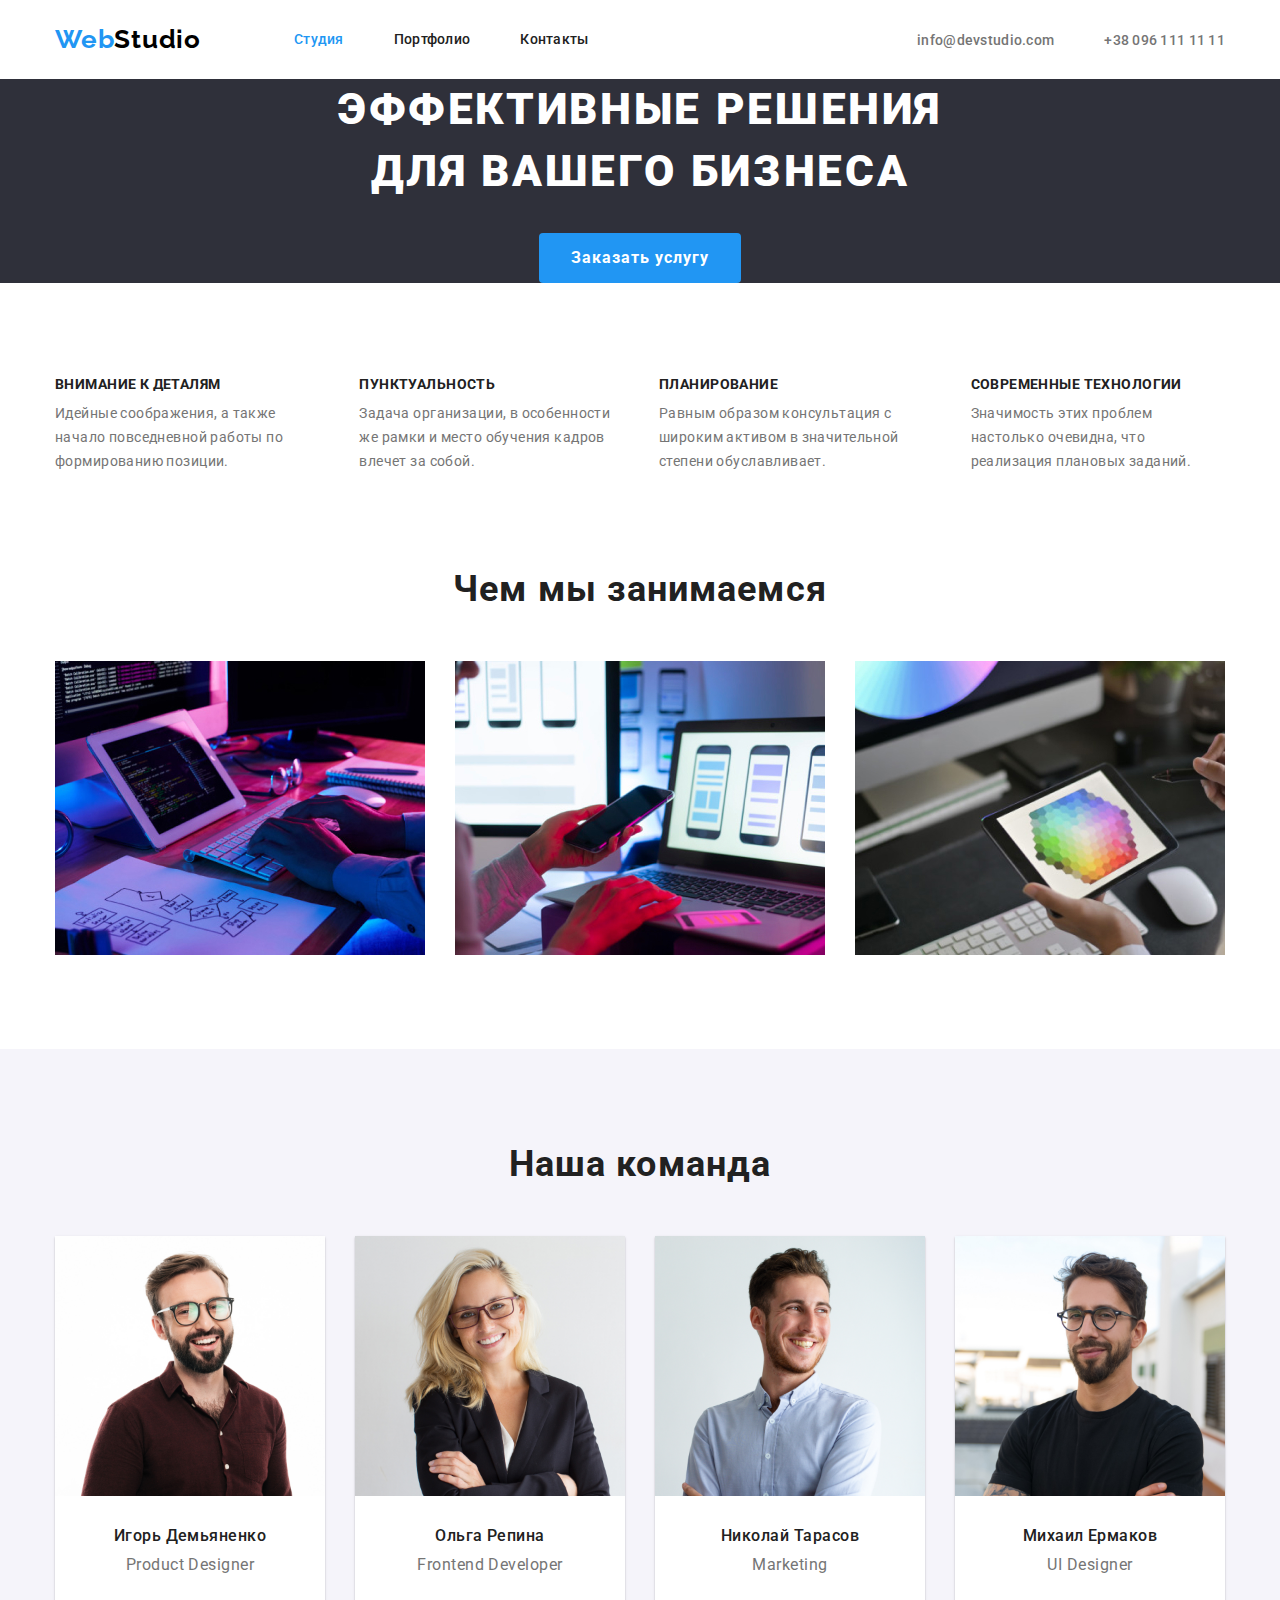
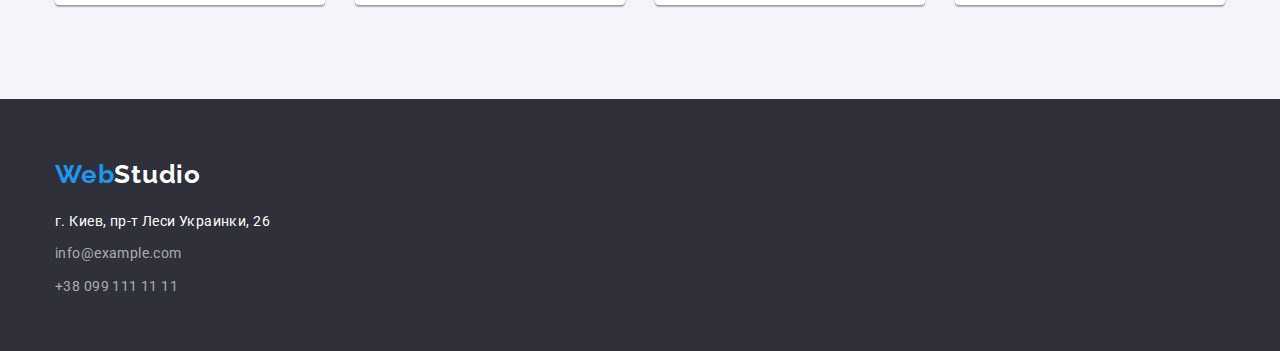
==== index.html @ e328ae79 "переносит файлы третьей работы" ====
<!DOCTYPE html>
<html lang="ru">
  <head>
    <meta charset="UTF-8" />
    <meta name="viewport" content="width=device-width, initial-scale=1.0" />
    <title>Студия</title>
    <link
      href="https://fonts.googleapis.com/css2?family=Raleway:wght@700&family=Roboto:wght@400;500;700&display=swap"
      rel="stylesheet"
    />
    <link rel="stylesheet" href="./css/modern-normalize.css" />
    <link rel="stylesheet" href="./css/styles.css" />
  </head>

  <body>
    <!--Шапка страницы-->
    <header>
      <nav class="container main-nav">
        <a href="./index.html" class="logo">
          <span class="blue">Web</span>Studio
        </a>

        <ul class="site-nav list">
          <li class="item">
            <a href="./index.html" class="link current">Студия</a>
          </li>
          <li class="item">
            <a href="./portfolio.html" class="link">Портфолио</a>
          </li>
          <li class="item"><a href="" class="link">Контакты</a></li>
        </ul>

        <ul class="auht-nav list">
          <li class="item">
            <a href="mailto:info@devstudio.com" class="link"
              >info@devstudio.com</a
            >
          </li>
          <li class="item">
            <a href="tel:+38-096-111-11-11" class="link">+38 096 111 11 11</a>
          </li>
        </ul>
      </nav>
    </header>

    <main>
      <!--Герой-->
      <section class="herro">
        <div class="container">
          <h1 class="herro-title">Эффективные решения для вашего бизнеса</h1>
          <a href="" class="button link">Заказать услугу</a>
        </div>
      </section>

      <section class="section-top">
        <!--<h2 class="section-title">Особенности</h2>-->
        <div class="container">
          <ul class="featyre list">
            <li class="item">
              <h3 class="title">Внимание к деталям</h3>
              <p class="text">
                Идейные соображения, а также начало повседневной работы по
                формированию позиции.
              </p>
            </li>

            <li class="item">
              <h3 class="title">Пунктуальность</h3>
              <p class="text">
                Задача организации, в особенности же рамки и место обучения
                кадров влечет за собой.
              </p>
            </li>

            <li class="item">
              <h3 class="title">Планирование</h3>
              <p class="text">
                Равным образом консультация с широким активом в значительной
                степени обуславливает.
              </p>
            </li>

            <li class="item">
              <h3 class="title">Современные технологии</h3>
              <p class="text">
                Значимость этих проблем настолько очевидна, что реализация
                плановых заданий.
              </p>
            </li>
          </ul>
        </div>
      </section>

      <!--Чем занимается компания-->
      <section class="section">
        <div class="container">
          <h2 class="section-title centered">Чем мы занимаемся</h2>

          <ul class="doing list">
            <li class="item">
              <a href="">
                <img
                  class="picture"
                  src="./images/box1.jpg"
                  alt="Разработчик пишет backend"
                  width="370"
                  height="294"
                />
              </a>
            </li>

            <li class="item">
              <a href="">
                <img
                  class="picture"
                  src="./images/box2.jpg"
                  alt="Разработчик создает стилизацию"
                  width="370"
                  height="294"
                />
              </a>
            </li>

            <li class="item">
              <a href="">
                <img
                  class="picture"
                  src="./images/box3.jpg"
                  alt="Выбор цвета на планшете"
                  width="370"
                  height="294"
                />
              </a>
            </li>
          </ul>
        </div>
      </section>

      <!--Члены команды-->
      <section class="section-top content">
        <div class="our-team container">
          <h2 class="section-title centered">Наша команда</h2>

          <ul class="team list">
            <li class="item card">
              <img
                class="picture"
                src="./images/img1.jpg"
                alt="Фотография Игоря Демьяненка"
                width="270"
                height="260"
              />
              <div class="card-content">
                <h3 class="name">Игорь Демьяненко</h3>
                <p class="position">Product Designer</p>
              </div>
            </li>

            <li class="item card">
              <img
                class="picture"
                src="./images/img2.jpg"
                alt="Фотография Ольги Репиной"
                width="270"
                height="260"
              />
              <div class="card-content">
                <h3 class="name">Ольга Репина</h3>
                <p class="position">Frontend Developer</p>
              </div>
            </li>

            <li class="item card">
              <img
                class="picture"
                src="./images/img3.jpg"
                alt="Фотография Николая Тарасова"
                width="270"
                height="260"
              />
              <div class="card-content">
                <h3 class="name">Николай Тарасов</h3>
                <p class="position">Marketing</p>
              </div>
            </li>

            <li class="item card">
              <img
                class="picture"
                src="./images/img4.jpg"
                alt="Фотография Михаила Ермакова"
                width="270"
                height="260"
              />
              <div class="card-content">
                <h3 class="name">Михаил Ермаков</h3>
                <p class="position">UI Designer</p>
              </div>
            </li>
          </ul>
        </div>
      </section>
    </main>

    <!--Подвал-->
    <footer class="contacts-container">
      <div class="container">
        <a href="./index.html" class="logo footer">
          <span class="blue">Web</span><span class="white">Studio</span>
        </a>
        <address class="adress-content">
          <p class="text">г. Киев, пр-т Леси Украинки, 26</p>
          <a href="mailto:info@example.com" class="connection link text"
            >info@example.com</a
          >
          <a href="tel:+38-099-111-11-11" class="connection link text"
            >+38 099 111 11 11</a
          >
        </address>
      </div>
    </footer>
  </body>
</html>
---- css/styles.css ----
html {
  box-sizing: border-box;
}
*/ *,
*::before,
*::after {
  box-sizing: inherit;
}

/* Цвета текста */
:root {
  --blue: #2196f3;
  --black-one: #000000;
  --black-two: #212121;
  --gray-one: #757575;
  --gray-two: rgba(255, 255, 255, 0.6);
  --white: #ffffff;
  --herro-background: #2f303a;
  --portfolio-button-background: #f5f4fa;
  --section-background: #f5f4fa;
}

body {
  font-family: 'Roboto', sans-serif;
  background-color: var(--white);
  color: var(--black-two);
}

.container {
  width: 1200px;
  padding-left: 15px;
  padding-right: 15px;
  margin-left: auto;
  margin-right: auto;
}

/* logo */
.logo {
  margin-right: 93px;
  font-family: 'Raleway', sans-serif;
  font-weight: 700;
  color: var(--black-one);
  text-decoration: none;

  font-size: 26px;
  line-height: 1.2;
  letter-spacing: 0.03em;
}

.logo .blue {
  color: var(--blue);
}

.logo .white {
  color: var(--white);
}

.list {
  padding: 0;
  margin: 0;
  list-style: none;
}

.link {
  text-decoration: none;
}

.picture {
  display: block;
  max-width: 100%;
  height: auto;
}

/* site-nav */
.main-nav {
  align-items: center;
  display: flex;
}

.site-nav {
  display: flex;
}

.site-nav .item:not(:last-child) {
  margin-right: 50px;
}

.site-nav .link {
  display: block;
  font-weight: 500;

  color: var(--black-two);
  font-size: 14px;
  line-height: 1.1;
  letter-spacing: 0.02em;
  padding-top: 32px;
  padding-bottom: 32px;
}

.site-nav .link.current {
  color: var(--blue);
}

.site-nav .link:hover,
.site-nav .link:focus {
  color: var(--blue);
}

/* auht-nav */
.auht-nav {
  display: flex;
  margin-left: auto;
}

.auht-nav .item:not(:last-child) {
  margin-right: 50px;
}

.auht-nav .link {
  font-weight: 500;
  color: var(--gray-one);
  font-size: 14px;
  line-height: 1.1;
  letter-spacing: 0.02em;
}

.auht-nav .link:hover,
.auht-nav .link:focus {
  color: var(--blue);
}

/* herro */

.herro {
  text-align: center;
  background-color: var(--herro-background);
}

.herro-title {
  margin-top: 0;
  margin-bottom: 30px;
  margin-left: auto;
  margin-right: auto;
  /* padding-top: 200px; */
  width: 696px;

  font-weight: 900;
  color: var(--white);
  text-transform: uppercase;
  font-size: 44px;
  line-height: 1.4;
  letter-spacing: 0.06em;
}

/* button */
.button {
  /* margin-bottom: 210px; */
  display: inline-block;
  min-width: 136px;
  padding: 10px 32px;
  border-radius: 4px;

  font-weight: 700;
  background-color: var(--blue);
  color: var(--white);
  font-size: 16px;
  line-height: 1.9;
  letter-spacing: 0.06em;
}

/* section */
.section {
  padding-top: 0;
  padding-bottom: 94px;
}

.section-top {
  padding-top: 94px;
  padding-bottom: 94px;
}

.section-top.content {
  background-color: var(--section-background);
}

.section-title.centered {
  margin-top: 0;
  margin-bottom: 50px;
  text-align: center;
}

.section-title {
  font-weight: 700;
  font-size: 36px;
  line-height: 1.2;
  letter-spacing: 0.03em;
}

/* featyre */
.featyre {
  display: flex;
}

.featyre .item:not(:last-child) {
  margin-right: 30px;
}

.featyre .title {
  margin-top: 0;
  margin-bottom: 10px;
  font-weight: 700;
  text-transform: uppercase;
  font-size: 14px;
  line-height: 1.1;
  letter-spacing: 0.03em;
}

.featyre .text {
  margin-top: 0;
  margin-bottom: 0;

  font-weight: 400;
  color: var(--gray-one);
  font-size: 14px;
  line-height: 1.7;
  letter-spacing: 0.03em;
}
/* What the company does */
.doing {
  display: flex;
}

.doing .item:not(:last-child) {
  margin-right: 30px;
}

.card {
  background: #ffffff;
  box-shadow: 0px 1px 3px rgba(0, 0, 0, 0.12), 0px 1px 1px rgba(0, 0, 0, 0.14),
    0px 2px 1px rgba(0, 0, 0, 0.2);
  border-radius: 0px 0px 4px 4px;

  text-align: center;
}

.card-content {
  padding-top: 30px;
  padding-bottom: 30px;
}

.team {
  display: flex;
}

.team .item:not(:last-child) {
  margin-right: 30px;
}

.team .name {
  margin-top: 0;
  margin-bottom: 10px;

  font-weight: 500;
  font-size: 16px;
  line-height: 1.2;
  letter-spacing: 0.03em;
}

.team .position {
  margin-top: 0;
  margin-bottom: 0;

  font-weight: 400;
  color: var(--gray-one);
  font-size: 16px;
  line-height: 1.2;
  letter-spacing: 0.03em;
}
/* address */
.contacts-container {
  background-color: var(--herro-background);
  color: var(--white);
  font-weight: 400;
  font-size: 14px;
  line-height: 1.7;
  letter-spacing: 0.03em;
  font-style: normal;

  height: 252px;
}

.contacts-container .footer {
  display: block;
  margin-right: 0;
  padding-top: 60px;
  padding-bottom: 20px;
}

.adress-content {
  display: flex;
  flex-direction: column;

  font-style: normal;
}

.adress-content .text {
  margin-top: 0px;
  margin-bottom: 0px;
  padding-bottom: 9px;
}

.contacts-container .connection {
  font-weight: 400;
  color: var(--gray-two);
  font-size: 14px;
  line-height: 1.7;
  letter-spacing: 0.03em;
  font-style: normal;
}

/*portfolio.html*/
.btn {
  display: flex;
  margin-top: 94px;
  margin-bottom: 50px;
  justify-content: center;
}

.portfolio .button {
  font-weight: 500;
  background-color: var(--portfolio-button-background);
  color: var(--black-two);
  font-size: 16px;
  line-height: 1.6;
  letter-spacing: 0.03em;
}

.portfolio .button:hover,
.portfolio .button:focus {
  background-color: var(--blue);
  color: var(--white);
}

.portfolio .item:not(:last-child) {
  margin-right: 8px;
}

.portfolio .our-work {
  display: flex;
  flex-wrap: wrap;
}

.our-work-card {
  width: calc((100% - 60px) / 3);
  background-color: var(--white);
  margin-right: 30px;
  margin-bottom: 30px;
  border: 1px solid #eeeeee;
}

.our-work-card:nth-child(3n) {
  margin-right: 0;
}

.our-work-card:nth-last-child(-n + 3) {
  margin-bottom: 0;
}

.portfolio-title {
  padding-top: 20px;
  padding-left: 24px;
  margin-top: 0;
  margin-bottom: 4px;

  font-weight: 700;
  font-size: 18px;
  line-height: 2;
  letter-spacing: 0.06em;
}

.portfolio-text {
  padding-left: 24px;
  padding-bottom: 20px;
  margin-top: 0;
  margin-bottom: 0;

  color: var(--gray-one);
  font-weight: 400;
  font-size: 16px;
  line-height: 1.9;
  letter-spacing: 0.03em;
}
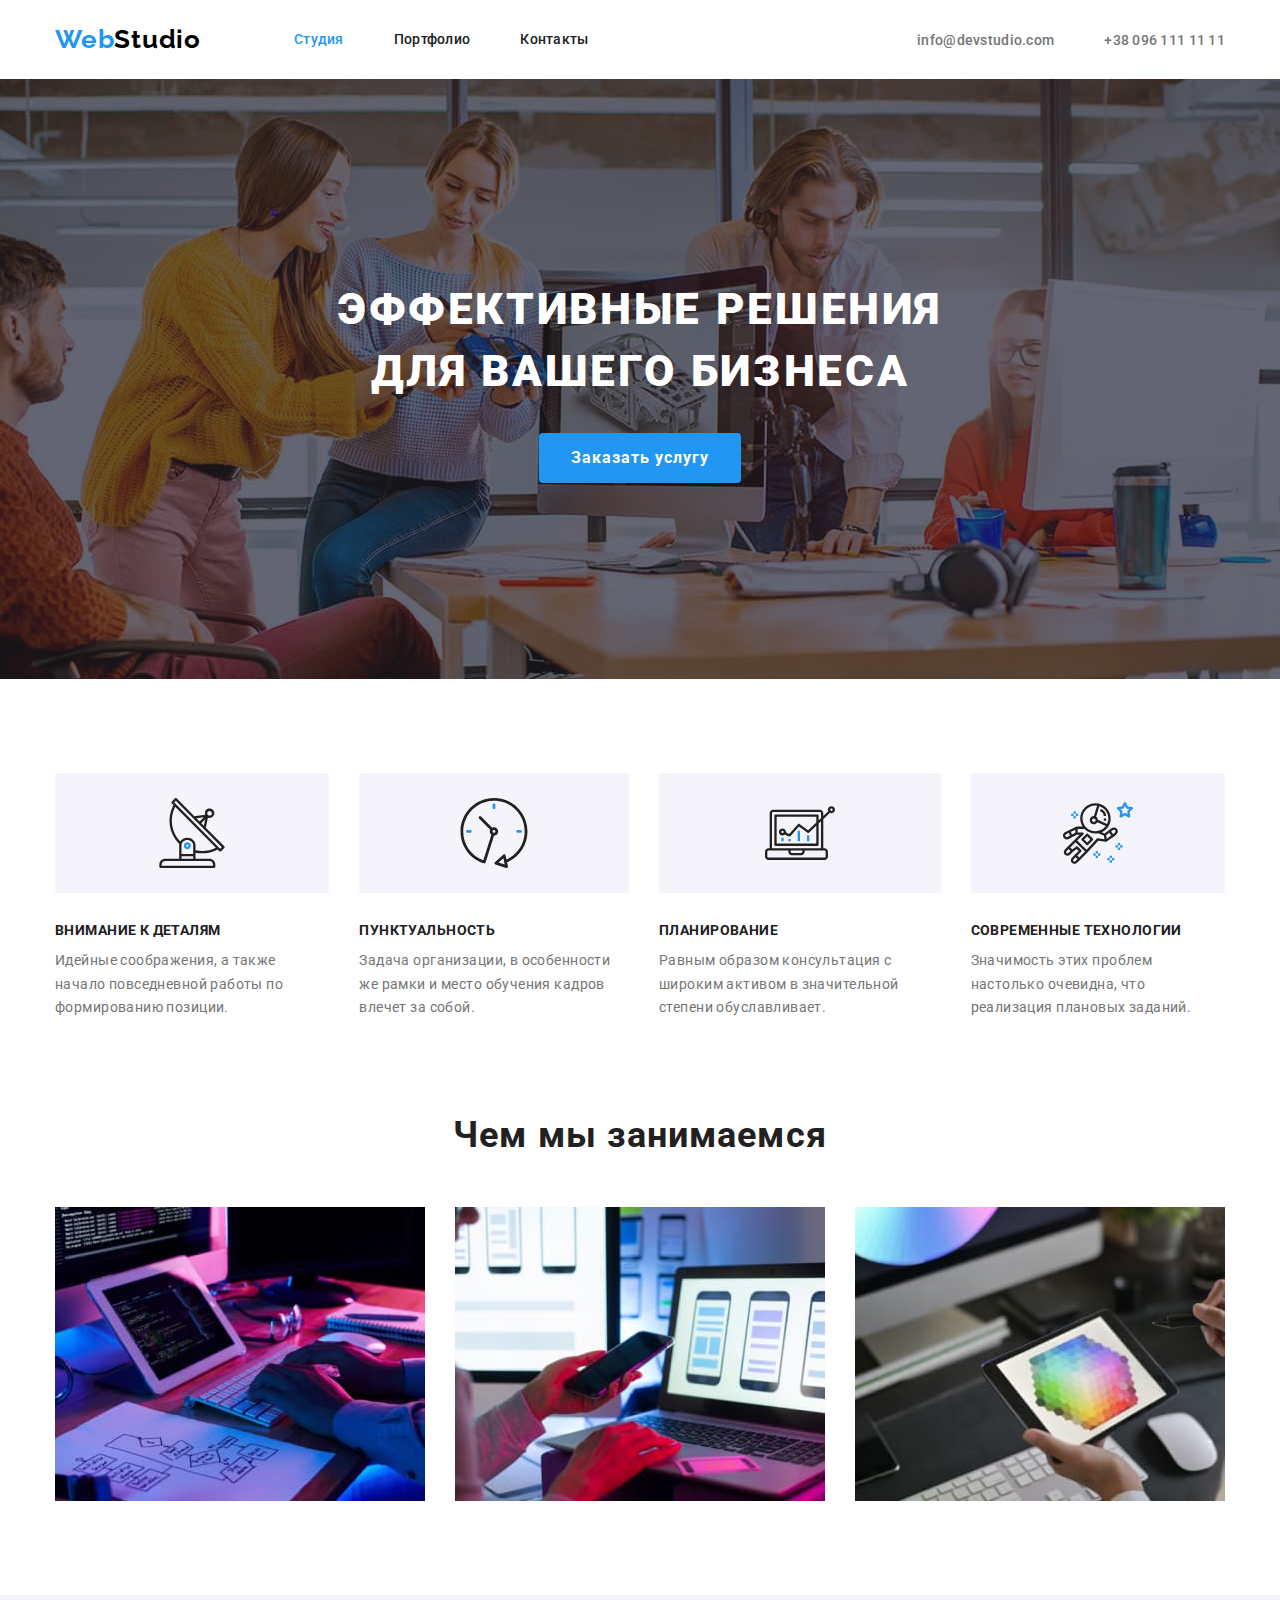
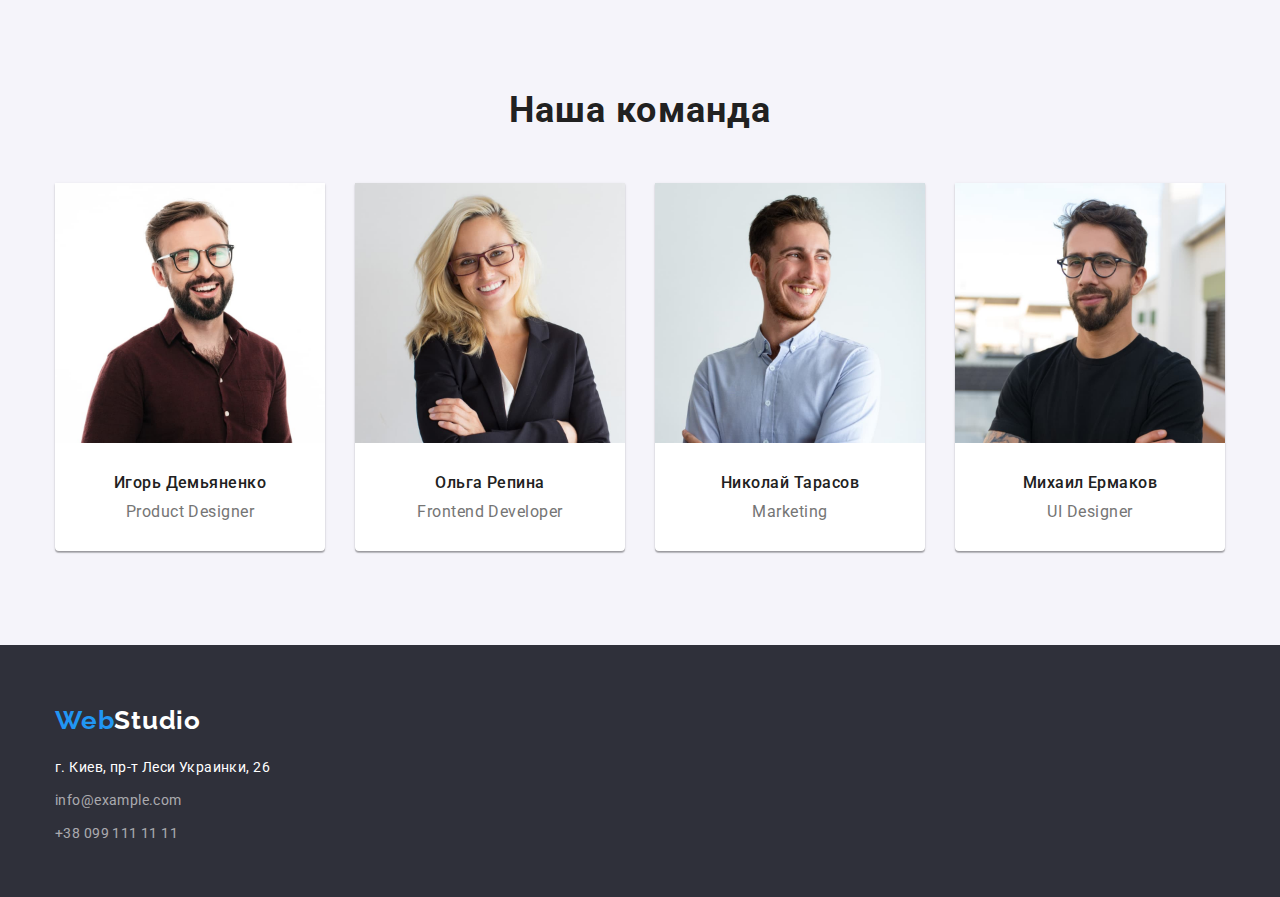
==== commit fa4dafec: "добавляет большое изображение с эффектом затемнения и оптимизирует  растовые изображения" ====
--- a/index.html
+++ b/index.html
@@ -46,7 +46,7 @@
     <main>
       <!--Герой-->
       <section class="herro">
-        <div class="container">
+        <div class="herro-container">
           <h1 class="herro-title">Эффективные решения для вашего бизнеса</h1>
           <a href="" class="button link">Заказать услугу</a>
         </div>
--- a/css/styles.css
+++ b/css/styles.css
@@ -131,9 +131,22 @@
 
 /* herro */
 
-.herro {
+.herro-container {
   text-align: center;
-  background-color: var(--herro-background);
+  height: 600px;
+  max-width: 1600px;
+  margin-left: auto;
+  margin-right: auto;
+  padding-top: 200px;
+  padding-bottom: 200px;
+  background-image: linear-gradient(
+      to right,
+      rgba(47, 48, 58, 0.4),
+      rgba(47, 48, 58, 0.4)
+    ),
+    url(../images/hero.jpg);
+  background-position: center;
+  background-color: #c4c4c4;
 }
 
 .herro-title {
@@ -201,6 +214,50 @@
   display: flex;
 }
 
+.featyre .item::before {
+  content: '';
+  display: block;
+
+  height: 120px;
+  background-color: var(--section-background);
+  background-repeat: no-repeat;
+  background-position: center;
+  margin-bottom: 30px;
+}
+
+.featyre .item:nth-child(1)::before {
+  background-image: url(../images/antenna.svg);
+}
+
+.featyre .item:nth-child(2)::before {
+  background-image: url(../images/clock.svg);
+}
+
+.featyre .item:nth-child(3)::before {
+  background-image: url(../images/diagram.svg);
+}
+
+.featyre .item:nth-child(4)::before {
+  background-image: url(../images/astronaut.svg);
+}
+
+/* .icon-antenna::before {
+   background-image: url(../images/antenna.svg);
+   }   */
+
+/* 
+.icon-clock::before {
+  background-image: url(../images/clock.svg);
+}
+
+.icon-diagram::before {
+  background-image: url(../images/diagram.svg);
+}
+
+.icon-astronaut::before {
+  background-image: url(../images/astronaut.svg);
+} */
+
 .featyre .item:not(:last-child) {
   margin-right: 30px;
 }
@@ -289,7 +346,7 @@
   height: 252px;
 }
 
-.contacts-container .footer {
+.footer {
   display: block;
   margin-right: 0;
   padding-top: 60px;
@@ -297,7 +354,7 @@
 }
 
 .adress-content {
-  display: flex;
+  display: inline-flex;
   flex-direction: column;
 
   font-style: normal;
@@ -319,9 +376,13 @@
 }
 
 /*portfolio.html*/
+.portfolio {
+  padding-top: 94px;
+  padding-bottom: 94px;
+}
+
 .btn {
   display: flex;
-  margin-top: 94px;
   margin-bottom: 50px;
   justify-content: center;
 }
@@ -345,6 +406,15 @@
   margin-right: 8px;
 }
 
+.portfolio .item:hover {
+  box-shadow: 0px 3px 1px rgba(0, 0, 0, 0.1), 0px 1px 2px rgba(0, 0, 0, 0.08),
+    0px 2px 2px rgba(0, 0, 0, 0.12);
+}
+
+.our-work-card:hover {
+  box-shadow: 0px 1px 1px rgba(0, 0, 0, 0.12), 0px 4px 4px rgba(0, 0, 0, 0.06),
+    1px 4px 6px rgba(0, 0, 0, 0.16);
+}
 .portfolio .our-work {
   display: flex;
   flex-wrap: wrap;
@@ -366,7 +436,7 @@
   margin-bottom: 0;
 }
 
-.portfolio-title {
+.our-work-card .portfolio-title {
   padding-top: 20px;
   padding-left: 24px;
   margin-top: 0;
@@ -376,6 +446,8 @@
   font-size: 18px;
   line-height: 2;
   letter-spacing: 0.06em;
+
+  color: #000000;
 }
 
 .portfolio-text {
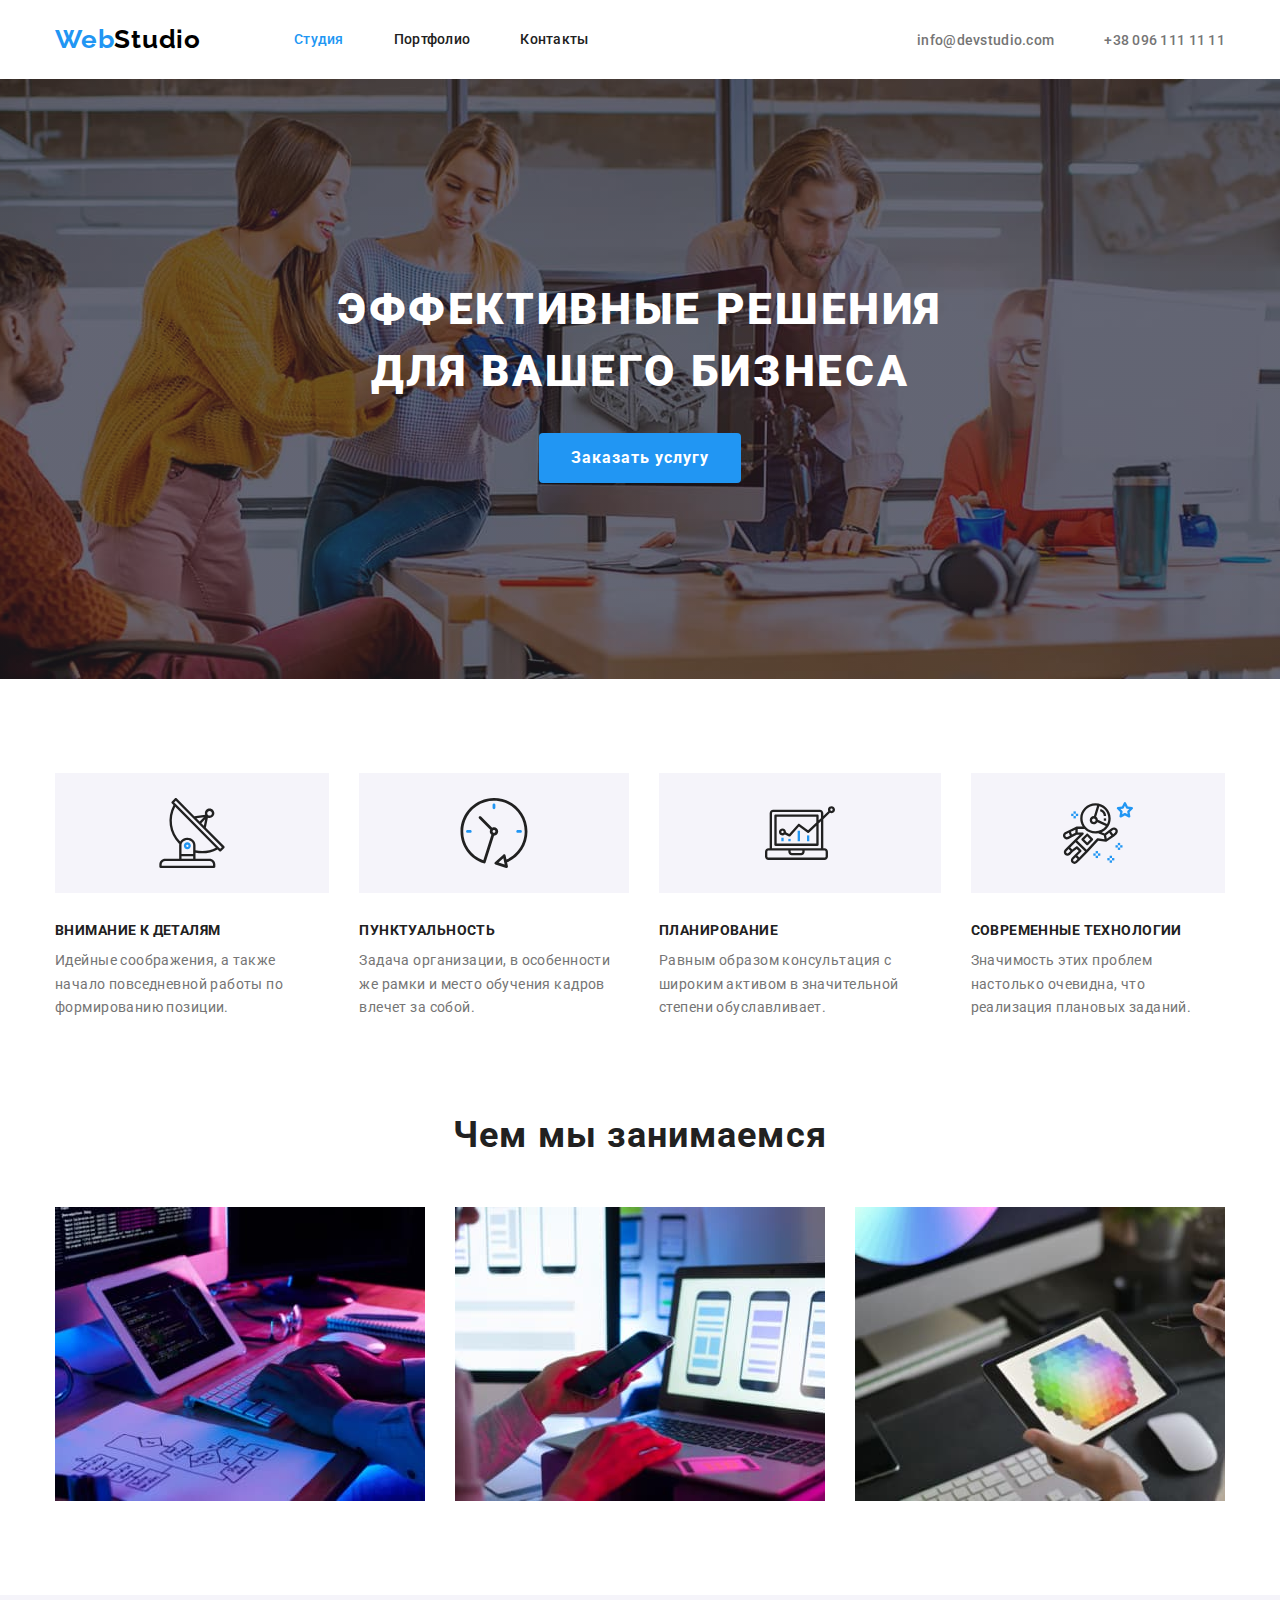
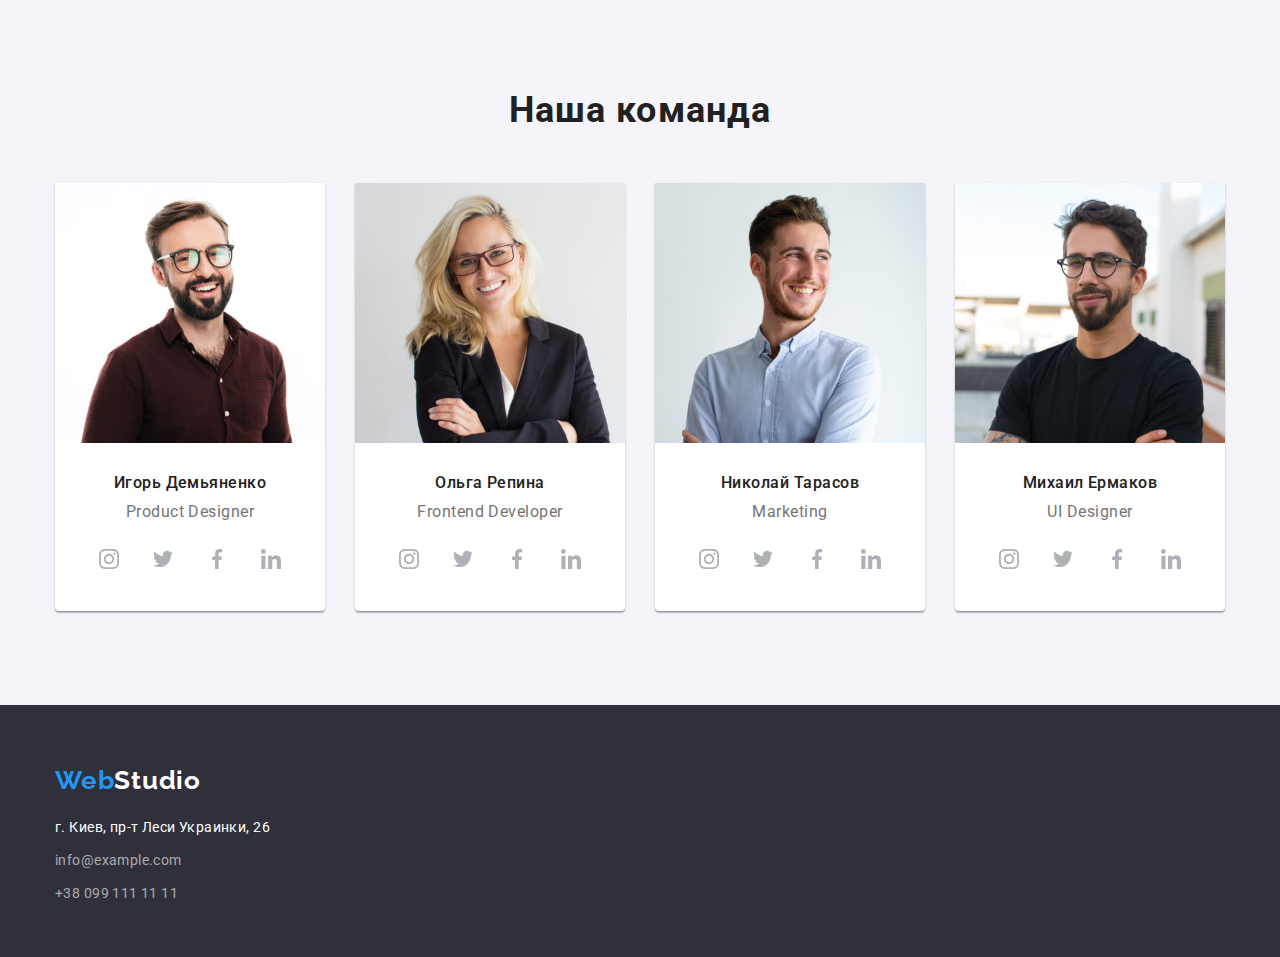
==== commit 4084bf46: "добавляет иконки соцсетей в раздел Наша команда" ====
--- a/index.html
+++ b/index.html
@@ -153,6 +153,49 @@
               <div class="card-content">
                 <h3 class="name">Игорь Демьяненко</h3>
                 <p class="position">Product Designer</p>
+
+                <ul class="list social-icon-list">
+                  <li class="social-icon-item">
+                    <a
+                      class="social-icon-link"
+                      href="https://www.instagram.com/?hl=ru"
+                    >
+                      <svg class="social-icon">
+                        <use href="./images/sprite.svg#icon-instagram"></use>
+                      </svg>
+                    </a>
+                  </li>
+
+                  <li class="social-icon-item">
+                    <a
+                      class="social-icon-link"
+                      href="https://twitter.com/?lang=ru"
+                    >
+                      <svg class="social-icon">
+                        <use href="./images/sprite.svg#icon-twitter"></use>
+                      </svg>
+                    </a>
+                  </li>
+
+                  <li class="social-icon-item">
+                    <a
+                      class="social-icon-link"
+                      href="https://www.facebook.com/"
+                    >
+                      <svg class="social-icon">
+                        <use href="./images/sprite.svg#icon-facebook"></use>
+                      </svg>
+                    </a>
+                  </li>
+
+                  <li class="social-icon-item">
+                    <a class="social-icon-link" href="https://www.linkedin.com/"
+                      ><svg class="social-icon">
+                        <use href="./images/sprite.svg#icon-linkedin"></use>
+                      </svg>
+                    </a>
+                  </li>
+                </ul>
               </div>
             </li>
 
@@ -167,6 +210,48 @@
               <div class="card-content">
                 <h3 class="name">Ольга Репина</h3>
                 <p class="position">Frontend Developer</p>
+                <ul class="list social-icon-list">
+                  <li class="social-icon-item">
+                    <a
+                      class="social-icon-link"
+                      href="https://www.instagram.com/?hl=ru"
+                    >
+                      <svg class="social-icon">
+                        <use href="./images/sprite.svg#icon-instagram"></use>
+                      </svg>
+                    </a>
+                  </li>
+
+                  <li class="social-icon-item">
+                    <a
+                      class="social-icon-link"
+                      href="https://twitter.com/?lang=ru"
+                    >
+                      <svg class="social-icon">
+                        <use href="./images/sprite.svg#icon-twitter"></use>
+                      </svg>
+                    </a>
+                  </li>
+
+                  <li class="social-icon-item">
+                    <a
+                      class="social-icon-link"
+                      href="https://www.facebook.com/"
+                    >
+                      <svg class="social-icon">
+                        <use href="./images/sprite.svg#icon-facebook"></use>
+                      </svg>
+                    </a>
+                  </li>
+
+                  <li class="social-icon-item">
+                    <a class="social-icon-link" href="https://www.linkedin.com/"
+                      ><svg class="social-icon">
+                        <use href="./images/sprite.svg#icon-linkedin"></use>
+                      </svg>
+                    </a>
+                  </li>
+                </ul>
               </div>
             </li>
 
@@ -181,6 +266,48 @@
               <div class="card-content">
                 <h3 class="name">Николай Тарасов</h3>
                 <p class="position">Marketing</p>
+                <ul class="list social-icon-list">
+                  <li class="social-icon-item">
+                    <a
+                      class="social-icon-link"
+                      href="https://www.instagram.com/?hl=ru"
+                    >
+                      <svg class="social-icon">
+                        <use href="./images/sprite.svg#icon-instagram"></use>
+                      </svg>
+                    </a>
+                  </li>
+
+                  <li class="social-icon-item">
+                    <a
+                      class="social-icon-link"
+                      href="https://twitter.com/?lang=ru"
+                    >
+                      <svg class="social-icon">
+                        <use href="./images/sprite.svg#icon-twitter"></use>
+                      </svg>
+                    </a>
+                  </li>
+
+                  <li class="social-icon-item">
+                    <a
+                      class="social-icon-link"
+                      href="https://www.facebook.com/"
+                    >
+                      <svg class="social-icon">
+                        <use href="./images/sprite.svg#icon-facebook"></use>
+                      </svg>
+                    </a>
+                  </li>
+
+                  <li class="social-icon-item">
+                    <a class="social-icon-link" href="https://www.linkedin.com/"
+                      ><svg class="social-icon">
+                        <use href="./images/sprite.svg#icon-linkedin"></use>
+                      </svg>
+                    </a>
+                  </li>
+                </ul>
               </div>
             </li>
 
@@ -195,6 +322,48 @@
               <div class="card-content">
                 <h3 class="name">Михаил Ермаков</h3>
                 <p class="position">UI Designer</p>
+                <ul class="list social-icon-list">
+                  <li class="social-icon-item">
+                    <a
+                      class="social-icon-link"
+                      href="https://www.instagram.com/?hl=ru"
+                    >
+                      <svg class="social-icon">
+                        <use href="./images/sprite.svg#icon-instagram"></use>
+                      </svg>
+                    </a>
+                  </li>
+
+                  <li class="social-icon-item">
+                    <a
+                      class="social-icon-link"
+                      href="https://twitter.com/?lang=ru"
+                    >
+                      <svg class="social-icon">
+                        <use href="./images/sprite.svg#icon-twitter"></use>
+                      </svg>
+                    </a>
+                  </li>
+
+                  <li class="social-icon-item">
+                    <a
+                      class="social-icon-link"
+                      href="https://www.facebook.com/"
+                    >
+                      <svg class="social-icon">
+                        <use href="./images/sprite.svg#icon-facebook"></use>
+                      </svg>
+                    </a>
+                  </li>
+
+                  <li class="social-icon-item">
+                    <a class="social-icon-link" href="https://www.linkedin.com/"
+                      ><svg class="social-icon">
+                        <use href="./images/sprite.svg#icon-linkedin"></use>
+                      </svg>
+                    </a>
+                  </li>
+                </ul>
               </div>
             </li>
           </ul>
--- a/css/styles.css
+++ b/css/styles.css
@@ -325,7 +325,7 @@
 
 .team .position {
   margin-top: 0;
-  margin-bottom: 0;
+  margin-bottom: 16px;
 
   font-weight: 400;
   color: var(--gray-one);
@@ -333,6 +333,41 @@
   line-height: 1.2;
   letter-spacing: 0.03em;
 }
+
+.social-icon-list {
+  display: flex;
+  justify-content: center;
+}
+
+.social-icon-item:not(:last-child) {
+  margin-right: 10px;
+}
+
+.social-icon-link {
+  display: flex;
+  justify-content: center;
+  align-items: center;
+
+  width: 44px;
+  height: 44px;
+  border-radius: 50%;
+
+  background-color: var(--white);
+}
+
+.social-icon-link:hover .social-icon {
+  fill: var(--white);
+}
+
+.social-icon-link:hover {
+  background-color: var(--blue);
+}
+.social-icon {
+  width: 20px;
+  height: 20px;
+  fill: #afb1b8;
+}
+
 /* address */
 .contacts-container {
   background-color: var(--herro-background);
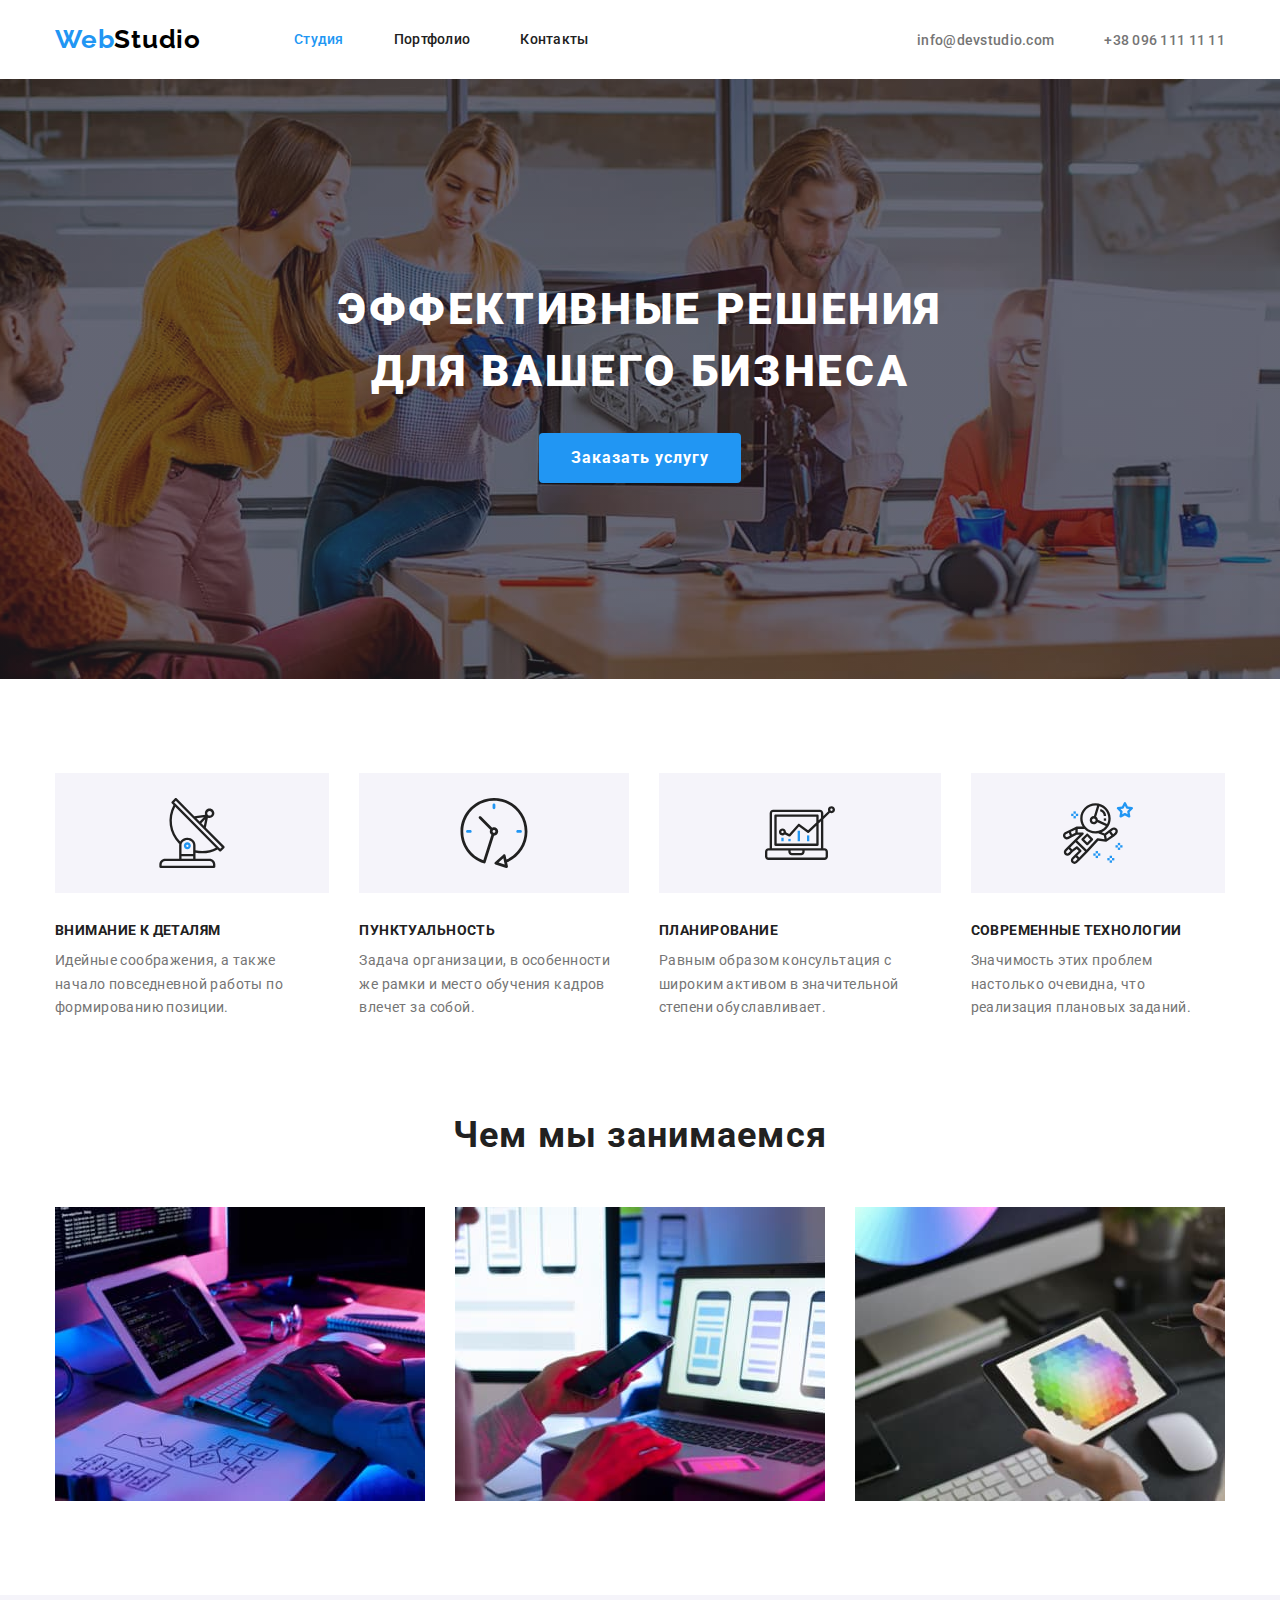
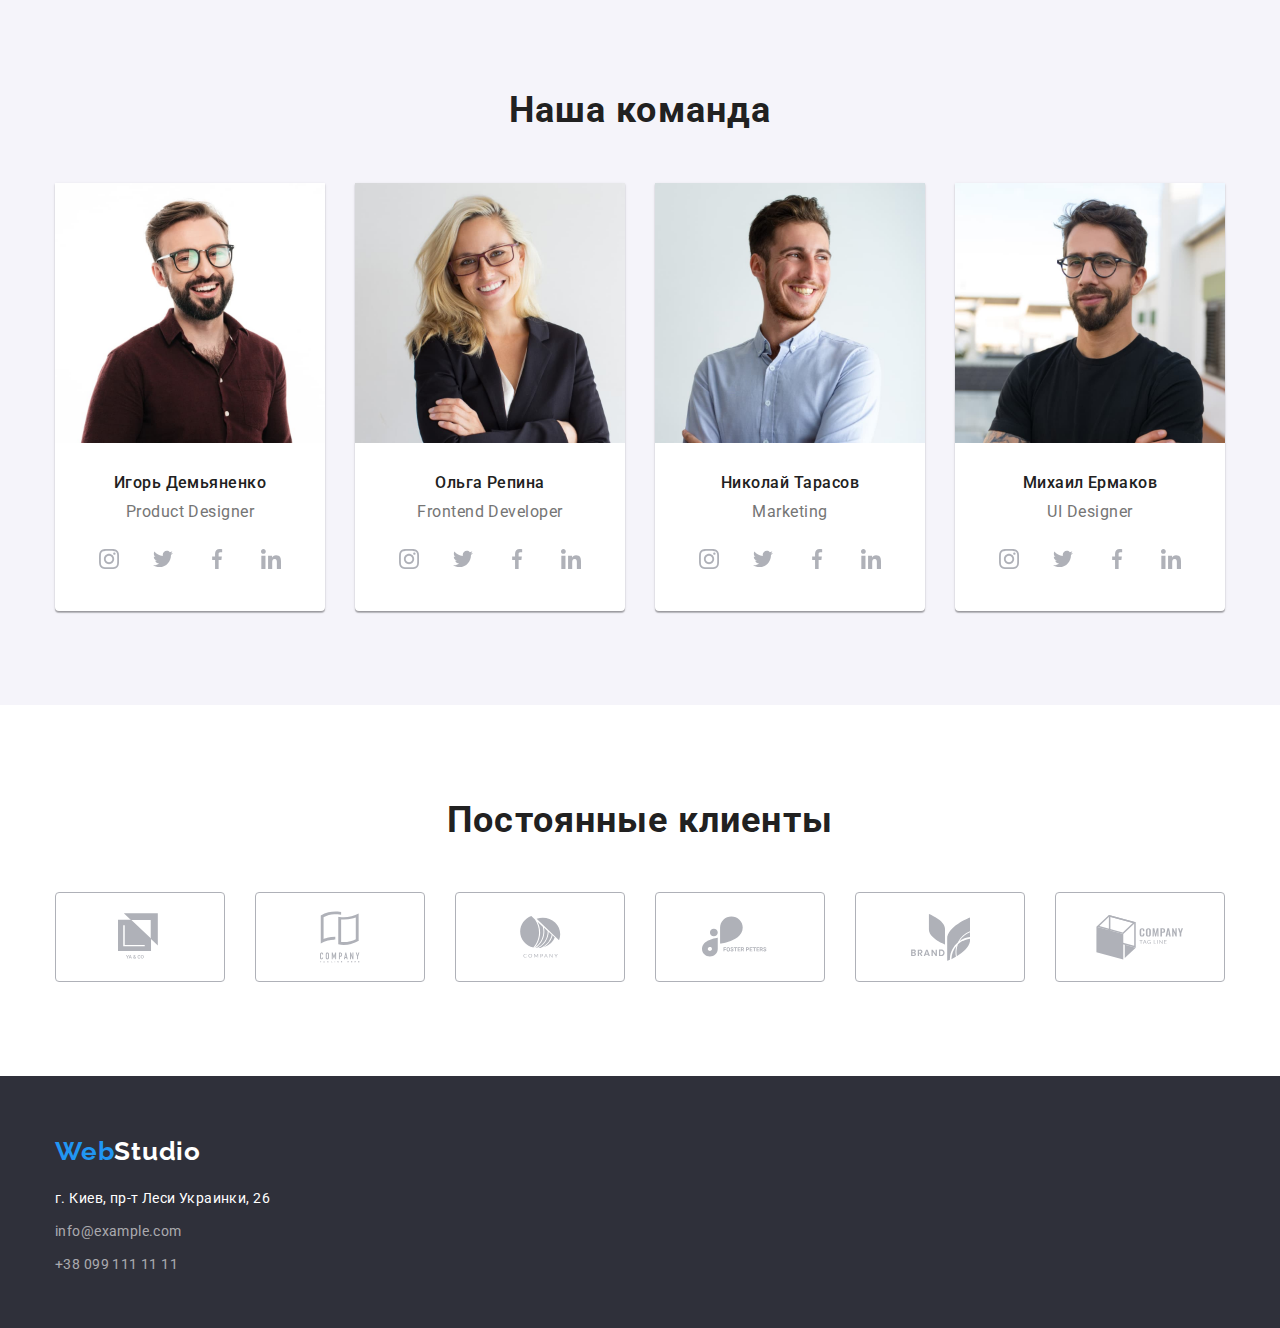
==== commit 241a6685: "добавляет раздел Наши клиенты со ссылками и иконками" ====
--- a/index.html
+++ b/index.html
@@ -159,6 +159,7 @@
                     <a
                       class="social-icon-link"
                       href="https://www.instagram.com/?hl=ru"
+                      aria-label="ссылка Инстаграм"
                     >
                       <svg class="social-icon">
                         <use href="./images/sprite.svg#icon-instagram"></use>
@@ -170,6 +171,7 @@
                     <a
                       class="social-icon-link"
                       href="https://twitter.com/?lang=ru"
+                      aria-label="ссылка Твиттер"
                     >
                       <svg class="social-icon">
                         <use href="./images/sprite.svg#icon-twitter"></use>
@@ -181,6 +183,7 @@
                     <a
                       class="social-icon-link"
                       href="https://www.facebook.com/"
+                      aria-label="ссылка Фейсбук"
                     >
                       <svg class="social-icon">
                         <use href="./images/sprite.svg#icon-facebook"></use>
@@ -189,7 +192,10 @@
                   </li>
 
                   <li class="social-icon-item">
-                    <a class="social-icon-link" href="https://www.linkedin.com/"
+                    <a
+                      class="social-icon-link"
+                      href="https://www.linkedin.com/"
+                      aria-label="ссылка Линкедин"
                       ><svg class="social-icon">
                         <use href="./images/sprite.svg#icon-linkedin"></use>
                       </svg>
@@ -365,6 +371,57 @@
                   </li>
                 </ul>
               </div>
+            </li>
+          </ul>
+        </div>
+      </section>
+
+      <section class="section-top">
+        <div class="container">
+          <h2 class="section-title centered">Постоянные клиенты</h2>
+
+          <ul class="list clients-logo-list">
+            <li class="clients-logo-item">
+              <a class="clients-logo-link" href="">
+                <svg class="clients-logo" width="44" height="49">
+                  <use href="./images/sprite.svg#icon-logo1"></use>
+                </svg>
+              </a>
+            </li>
+            <li class="clients-logo-item">
+              <a class="clients-logo-link" href="">
+                <svg class="clients-logo" width="40" height="52">
+                  <use href="./images/sprite.svg#icon-logo2"></use>
+                </svg>
+              </a>
+            </li>
+            <li class="clients-logo-item">
+              <a class="clients-logo-link" href="">
+                <svg class="clients-logo" width="41" height="42">
+                  <use href="./images/sprite.svg#icon-logo3"></use>
+                </svg>
+              </a>
+            </li>
+            <li class="clients-logo-item">
+              <a class="clients-logo-link" href="">
+                <svg class="clients-logo" width="77" height="42">
+                  <use href="./images/sprite.svg#icon-logo4"></use>
+                </svg>
+              </a>
+            </li>
+            <li class="clients-logo-item">
+              <a class="clients-logo-link" href="">
+                <svg class="clients-logo" width="59" height="47">
+                  <use href="./images/sprite.svg#icon-logo5"></use>
+                </svg>
+              </a>
+            </li>
+            <li class="clients-logo-item">
+              <a class="clients-logo-link" href="">
+                <svg class="clients-logo" width="88" height="45">
+                  <use href="./images/sprite.svg#icon-logo6"></use>
+                </svg>
+              </a>
             </li>
           </ul>
         </div>
--- a/css/styles.css
+++ b/css/styles.css
@@ -368,6 +368,34 @@
   fill: #afb1b8;
 }
 
+/* Постоянные клиенты */
+.clients-logo-list {
+  display: flex;
+}
+
+.clients-logo-item:not(:last-child) {
+  margin-right: 30px;
+}
+
+.clients-logo-link {
+  fill: #afb1b8;
+  display: flex;
+  justify-content: center;
+  align-items: center;
+  width: 170px;
+  height: 90px;
+  border: 1px solid #afb1b8;
+  border-radius: 4px;
+}
+
+.clients-logo-link:hover .clients-logo {
+  fill: var(--blue);
+}
+
+.clients-logo-link:hover {
+  border: 1px solid var(--blue);
+}
+
 /* address */
 .contacts-container {
   background-color: var(--herro-background);
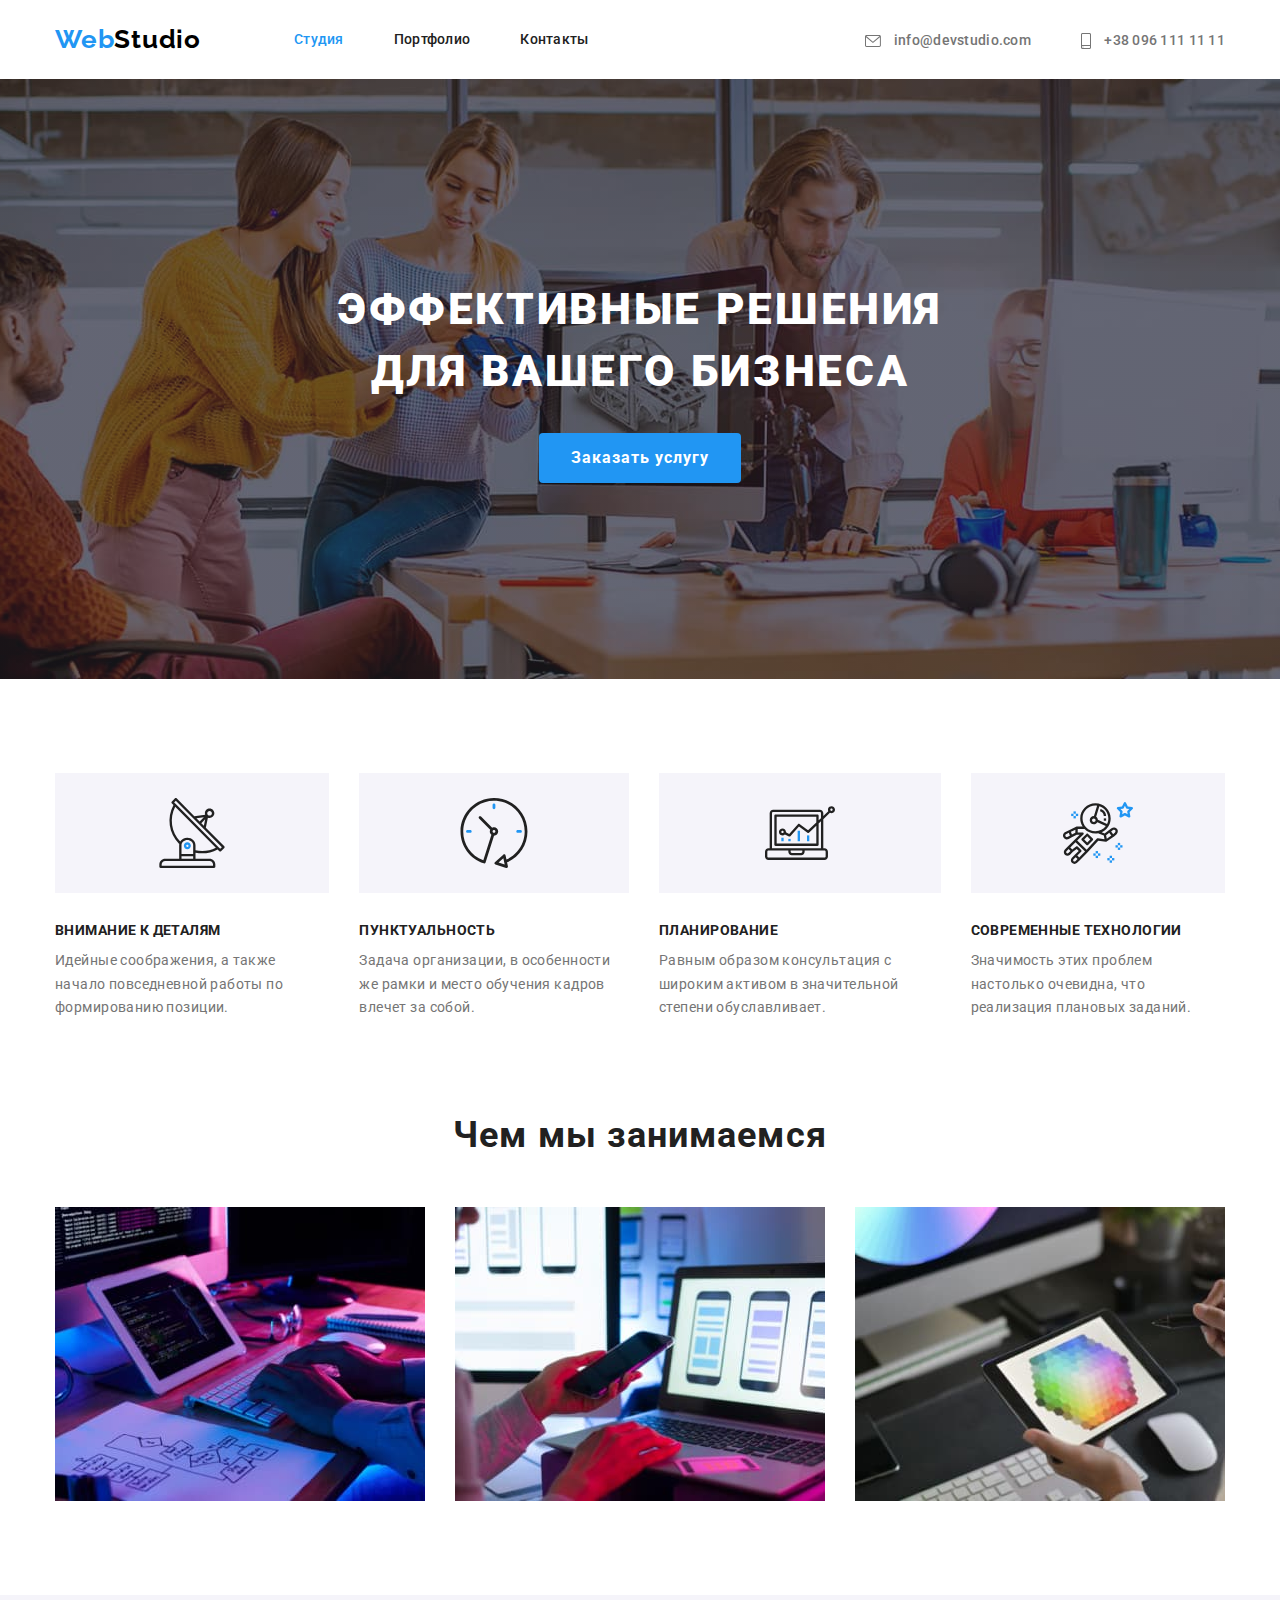
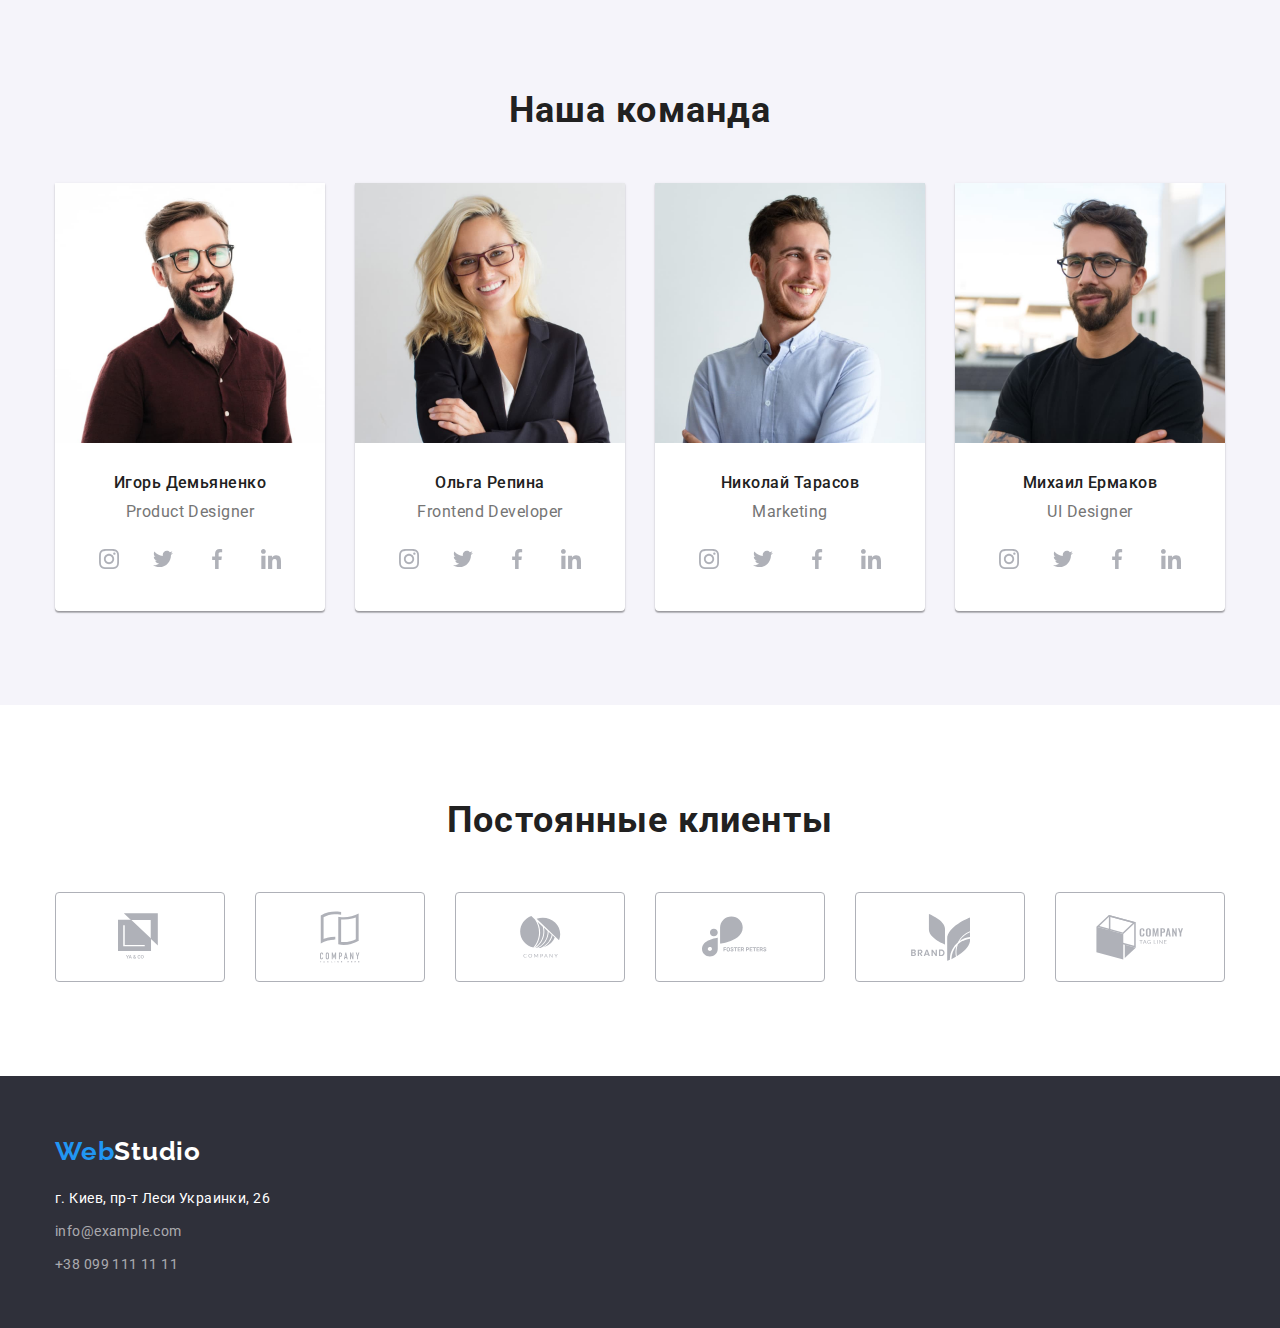
==== commit c968f126: "добавляет иконки в хедер и  aria-label в наша команда" ====
--- a/index.html
+++ b/index.html
@@ -32,12 +32,20 @@
 
         <ul class="auht-nav list">
           <li class="item">
-            <a href="mailto:info@devstudio.com" class="link"
-              >info@devstudio.com</a
-            >
+            <a class="link" href="mailto:info@devstudio.com"
+              ><svg class="nav-icon-envelope">
+                <use href="./images/sprite.svg#icon-envelope"></use>
+              </svg>
+              info@devstudio.com
+            </a>
           </li>
           <li class="item">
-            <a href="tel:+38-096-111-11-11" class="link">+38 096 111 11 11</a>
+            <a class="link" href="tel:+38-096-111-11-11"
+              ><svg class="nav-icon-smartphone">
+                <use href="./images/sprite.svg#icon-smartphone"></use>
+              </svg>
+              +38 096 111 11 11</a
+            >
           </li>
         </ul>
       </nav>
@@ -221,6 +229,7 @@
                     <a
                       class="social-icon-link"
                       href="https://www.instagram.com/?hl=ru"
+                      aria-label="ссылка Инстаграм"
                     >
                       <svg class="social-icon">
                         <use href="./images/sprite.svg#icon-instagram"></use>
@@ -232,6 +241,7 @@
                     <a
                       class="social-icon-link"
                       href="https://twitter.com/?lang=ru"
+                      aria-label="ссылка Твиттер"
                     >
                       <svg class="social-icon">
                         <use href="./images/sprite.svg#icon-twitter"></use>
@@ -243,6 +253,7 @@
                     <a
                       class="social-icon-link"
                       href="https://www.facebook.com/"
+                      aria-label="ссылка Фейсбук"
                     >
                       <svg class="social-icon">
                         <use href="./images/sprite.svg#icon-facebook"></use>
@@ -251,7 +262,10 @@
                   </li>
 
                   <li class="social-icon-item">
-                    <a class="social-icon-link" href="https://www.linkedin.com/"
+                    <a
+                      class="social-icon-link"
+                      href="https://www.linkedin.com/"
+                      aria-label="ссылка Линкедин"
                       ><svg class="social-icon">
                         <use href="./images/sprite.svg#icon-linkedin"></use>
                       </svg>
@@ -277,6 +291,7 @@
                     <a
                       class="social-icon-link"
                       href="https://www.instagram.com/?hl=ru"
+                      aria-label="ссылка Инстаграм"
                     >
                       <svg class="social-icon">
                         <use href="./images/sprite.svg#icon-instagram"></use>
@@ -288,6 +303,7 @@
                     <a
                       class="social-icon-link"
                       href="https://twitter.com/?lang=ru"
+                      aria-label="ссылка Твиттер"
                     >
                       <svg class="social-icon">
                         <use href="./images/sprite.svg#icon-twitter"></use>
@@ -299,6 +315,7 @@
                     <a
                       class="social-icon-link"
                       href="https://www.facebook.com/"
+                      aria-label="ссылка Фейсбук"
                     >
                       <svg class="social-icon">
                         <use href="./images/sprite.svg#icon-facebook"></use>
@@ -307,7 +324,10 @@
                   </li>
 
                   <li class="social-icon-item">
-                    <a class="social-icon-link" href="https://www.linkedin.com/"
+                    <a
+                      class="social-icon-link"
+                      href="https://www.linkedin.com/"
+                      aria-label="ссылка Линкедин"
                       ><svg class="social-icon">
                         <use href="./images/sprite.svg#icon-linkedin"></use>
                       </svg>
@@ -333,6 +353,7 @@
                     <a
                       class="social-icon-link"
                       href="https://www.instagram.com/?hl=ru"
+                      aria-label="ссылка Инстаграм"
                     >
                       <svg class="social-icon">
                         <use href="./images/sprite.svg#icon-instagram"></use>
@@ -344,6 +365,7 @@
                     <a
                       class="social-icon-link"
                       href="https://twitter.com/?lang=ru"
+                      aria-label="ссылка Твиттер"
                     >
                       <svg class="social-icon">
                         <use href="./images/sprite.svg#icon-twitter"></use>
@@ -355,6 +377,7 @@
                     <a
                       class="social-icon-link"
                       href="https://www.facebook.com/"
+                      aria-label="ссылка Фейсбук"
                     >
                       <svg class="social-icon">
                         <use href="./images/sprite.svg#icon-facebook"></use>
@@ -363,7 +386,10 @@
                   </li>
 
                   <li class="social-icon-item">
-                    <a class="social-icon-link" href="https://www.linkedin.com/"
+                    <a
+                      class="social-icon-link"
+                      href="https://www.linkedin.com/"
+                      aria-label="ссылка Линкедин"
                       ><svg class="social-icon">
                         <use href="./images/sprite.svg#icon-linkedin"></use>
                       </svg>
--- a/css/styles.css
+++ b/css/styles.css
@@ -116,6 +116,10 @@
   margin-right: 50px;
 }
 
+.auht-nav .item {
+  text-align: center;
+}
+
 .auht-nav .link {
   font-weight: 500;
   color: var(--gray-one);
@@ -127,6 +131,35 @@
 .auht-nav .link:hover,
 .auht-nav .link:focus {
   color: var(--blue);
+}
+
+.auht-nav .link:hover .nav-icon-envelope,
+.auht-nav .link:focus .nav-icon-envelope {
+  fill: var(--blue);
+}
+
+.nav-icon-envelope {
+  display: inline-flex;
+  vertical-align: middle;
+  width: 16px;
+  height: 12px;
+  margin-right: 10px;
+  fill: var(--gray-one);
+  text-align: center;
+}
+
+.nav-icon-smartphone {
+  display: inline-flex;
+  vertical-align: middle;
+  width: 10px;
+  height: 16px;
+  margin-right: 10px;
+  fill: var(--gray-one);
+}
+
+.auht-nav .link:hover .nav-icon-smartphone,
+.auht-nav .link:focus .nav-icon-smartphone {
+  fill: var(--blue);
 }
 
 /* herro */
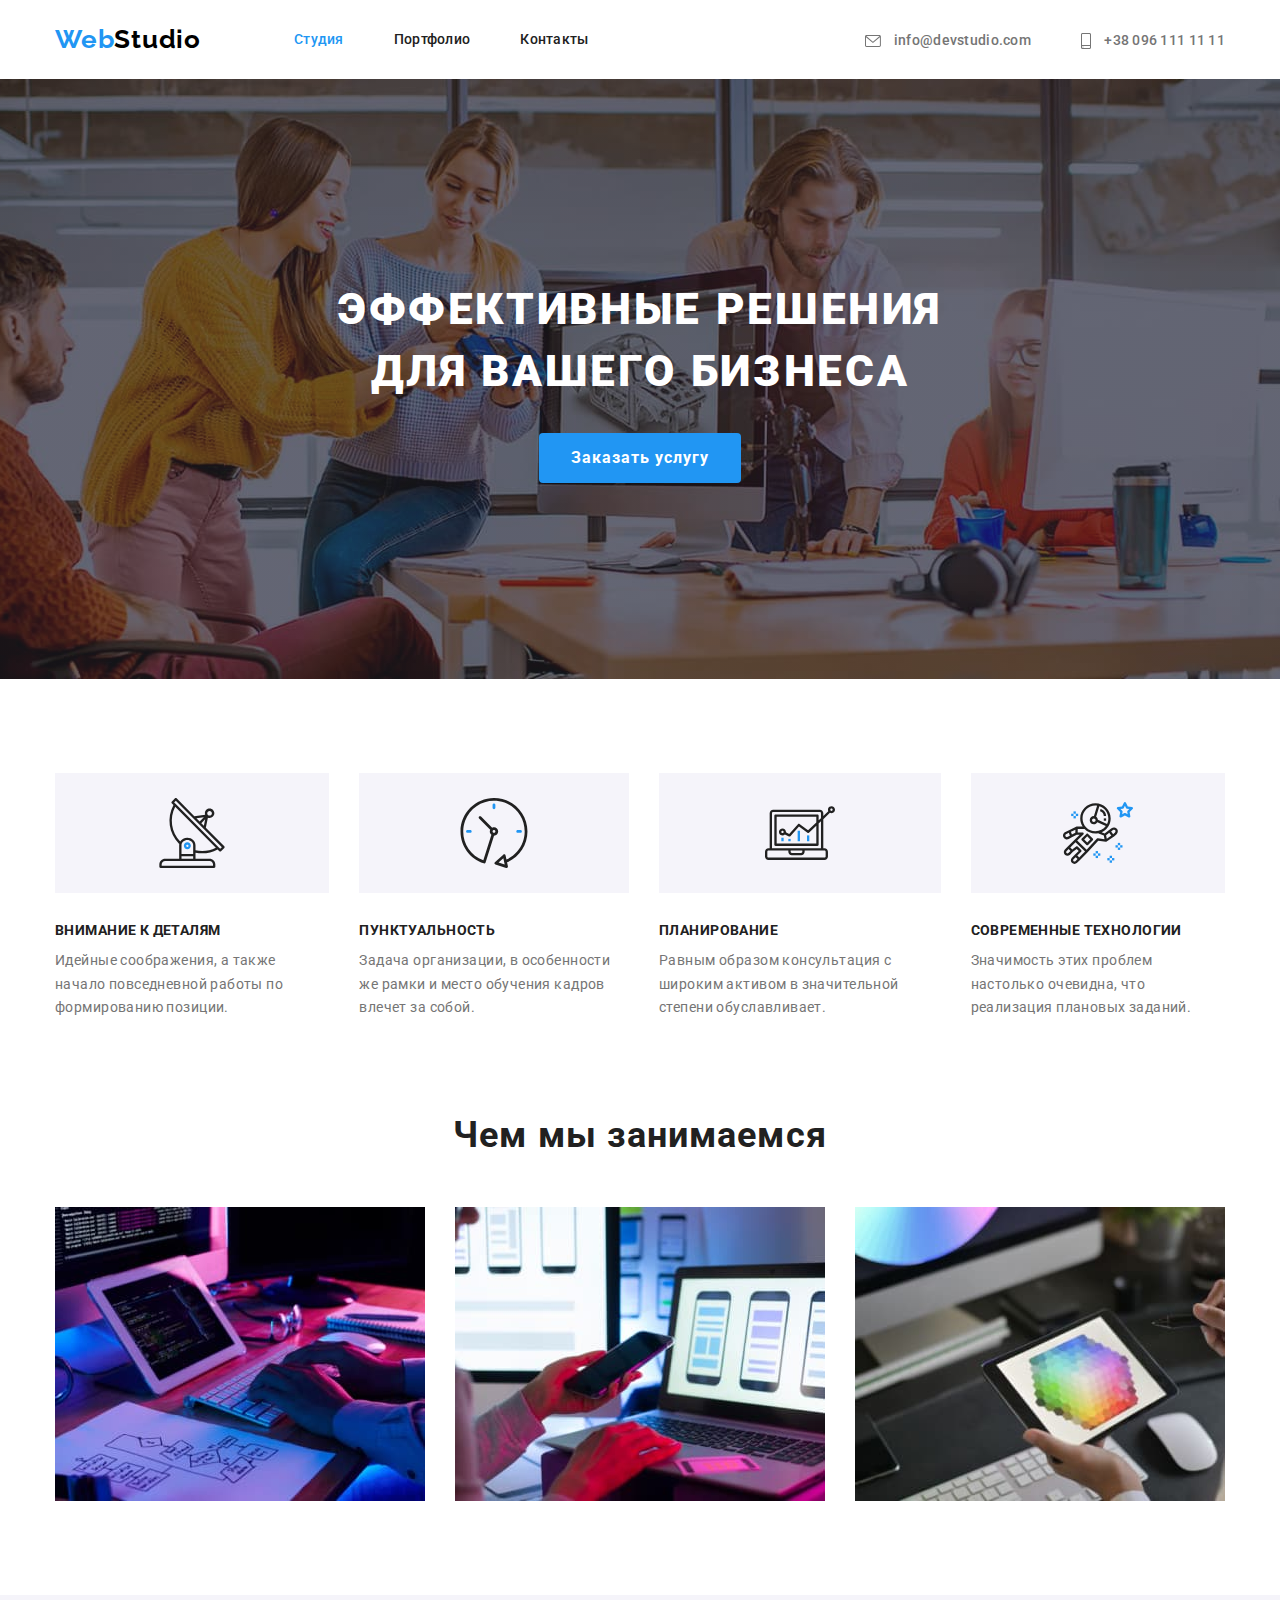
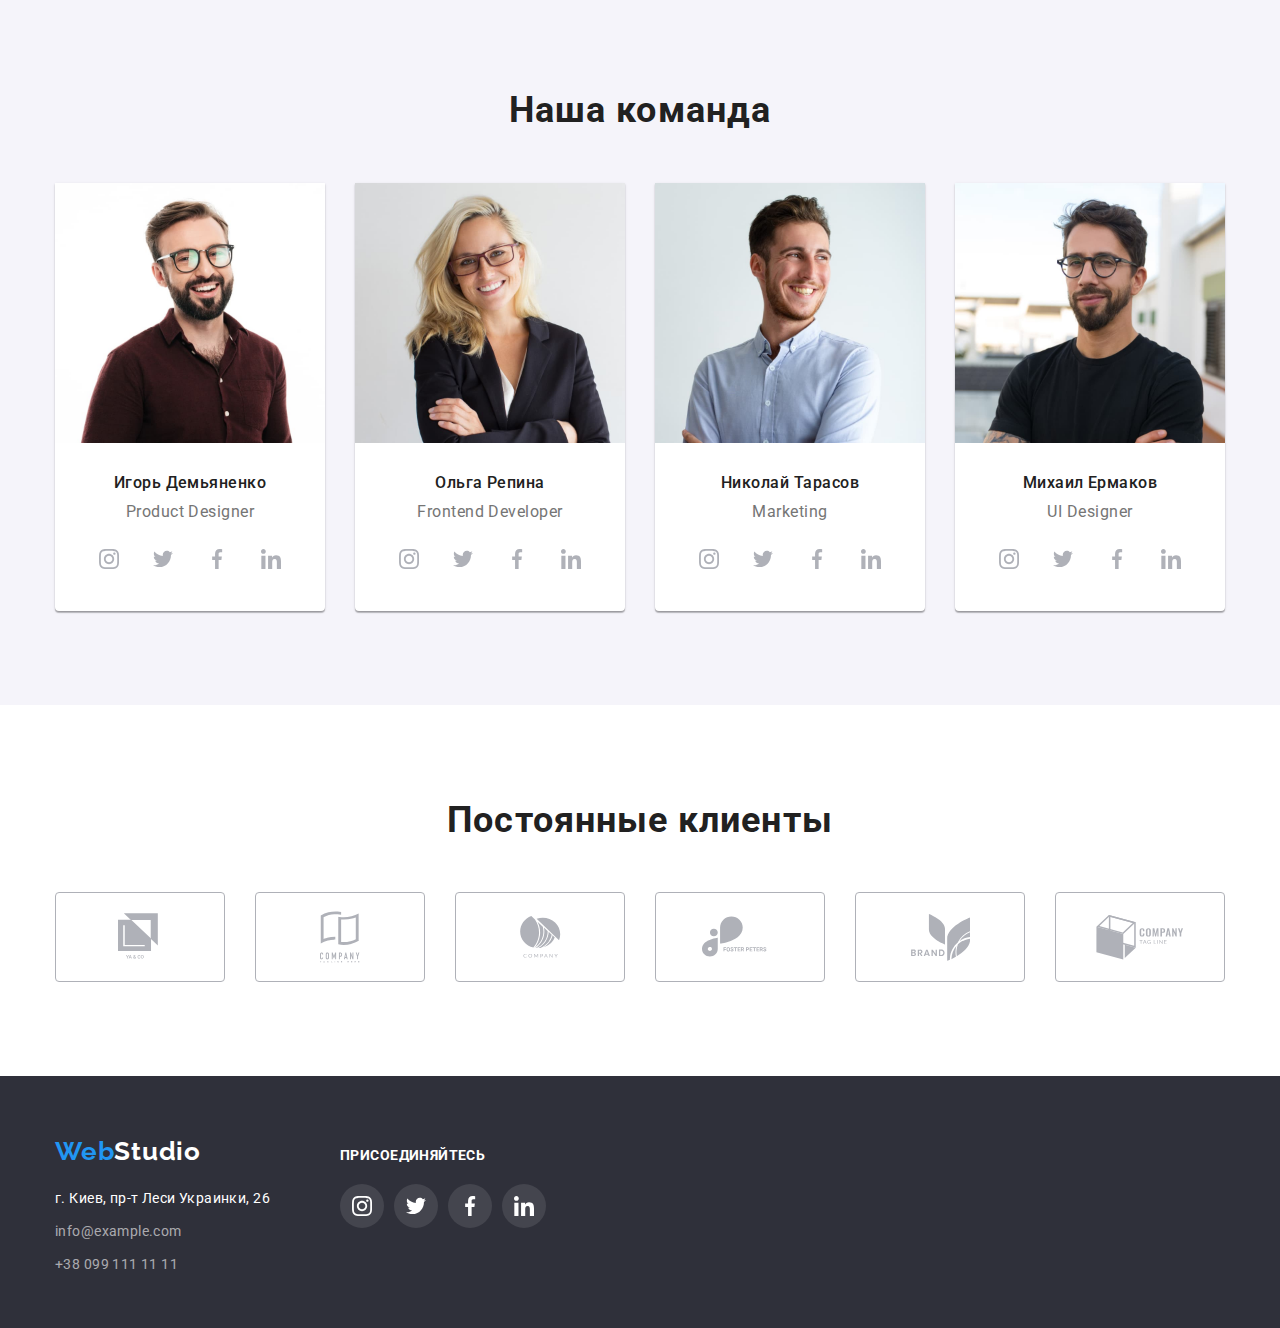
==== commit 2c4f90b2: "добавляет иконки в футер" ====
--- a/index.html
+++ b/index.html
@@ -408,42 +408,66 @@
 
           <ul class="list clients-logo-list">
             <li class="clients-logo-item">
-              <a class="clients-logo-link" href="">
+              <a
+                class="clients-logo-link"
+                href=""
+                aria-label="ссылка первый клиент"
+              >
                 <svg class="clients-logo" width="44" height="49">
                   <use href="./images/sprite.svg#icon-logo1"></use>
                 </svg>
               </a>
             </li>
             <li class="clients-logo-item">
-              <a class="clients-logo-link" href="">
+              <a
+                class="clients-logo-link"
+                href=""
+                aria-label="ссылка второй клиент"
+              >
                 <svg class="clients-logo" width="40" height="52">
                   <use href="./images/sprite.svg#icon-logo2"></use>
                 </svg>
               </a>
             </li>
             <li class="clients-logo-item">
-              <a class="clients-logo-link" href="">
+              <a
+                class="clients-logo-link"
+                href=""
+                aria-label="ссылка третий клиент"
+              >
                 <svg class="clients-logo" width="41" height="42">
                   <use href="./images/sprite.svg#icon-logo3"></use>
                 </svg>
               </a>
             </li>
             <li class="clients-logo-item">
-              <a class="clients-logo-link" href="">
+              <a
+                class="clients-logo-link"
+                href=""
+                aria-label="ссылка четвертый клиент"
+              >
                 <svg class="clients-logo" width="77" height="42">
                   <use href="./images/sprite.svg#icon-logo4"></use>
                 </svg>
               </a>
             </li>
             <li class="clients-logo-item">
-              <a class="clients-logo-link" href="">
+              <a
+                class="clients-logo-link"
+                href=""
+                aria-label="ссылка пятый клиент"
+              >
                 <svg class="clients-logo" width="59" height="47">
                   <use href="./images/sprite.svg#icon-logo5"></use>
                 </svg>
               </a>
             </li>
             <li class="clients-logo-item">
-              <a class="clients-logo-link" href="">
+              <a
+                class="clients-logo-link"
+                href=""
+                aria-label="ссылка шестой клиент"
+              >
                 <svg class="clients-logo" width="88" height="45">
                   <use href="./images/sprite.svg#icon-logo6"></use>
                 </svg>
@@ -456,20 +480,76 @@
 
     <!--Подвал-->
     <footer class="contacts-container">
-      <div class="container">
-        <a href="./index.html" class="logo footer">
-          <span class="blue">Web</span><span class="white">Studio</span>
-        </a>
-        <address class="adress-content">
-          <p class="text">г. Киев, пр-т Леси Украинки, 26</p>
-          <a href="mailto:info@example.com" class="connection link text"
-            >info@example.com</a
-          >
-          <a href="tel:+38-099-111-11-11" class="connection link text"
-            >+38 099 111 11 11</a
-          >
-        </address>
+      <div class="container footer-flex">
+        <div class="footer-address">
+          <a href="./index.html" class="logo footer">
+            <span class="blue">Web</span><span class="white">Studio</span>
+          </a>
+          <address class="adress-content">
+            <p class="text">г. Киев, пр-т Леси Украинки, 26</p>
+            <a href="mailto:info@example.com" class="connection link text"
+              >info@example.com</a
+            >
+            <a href="tel:+38-099-111-11-11" class="connection link text"
+              >+38 099 111 11 11</a
+            >
+          </address>
+        </div>
+
+        <div class="footer-slogan">
+          <h2 class="footer-slogan-text">Присоединяйтесь</h2>
+          <!-- <div class="footer-icon"> -->
+          <ul class="list social-icon-list">
+            <li class="social-icon-item">
+              <a
+                class="social-icon-link"
+                href="https://www.instagram.com/?hl=ru"
+                aria-label="ссылка Инстаграм"
+              >
+                <svg class="social-icon">
+                  <use href="./images/sprite.svg#icon-instagram"></use>
+                </svg>
+              </a>
+            </li>
+
+            <li class="social-icon-item">
+              <a
+                class="social-icon-link"
+                href="https://twitter.com/?lang=ru"
+                aria-label="ссылка Твиттер"
+              >
+                <svg class="social-icon">
+                  <use href="./images/sprite.svg#icon-twitter"></use>
+                </svg>
+              </a>
+            </li>
+
+            <li class="social-icon-item">
+              <a
+                class="social-icon-link"
+                href="https://www.facebook.com/"
+                aria-label="ссылка Фейсбук"
+              >
+                <svg class="social-icon">
+                  <use href="./images/sprite.svg#icon-facebook"></use>
+                </svg>
+              </a>
+            </li>
+
+            <li class="social-icon-item">
+              <a
+                class="social-icon-link"
+                href="https://www.linkedin.com/"
+                aria-label="ссылка Линкедин"
+                ><svg class="social-icon">
+                  <use href="./images/sprite.svg#icon-linkedin"></use>
+                </svg>
+              </a>
+            </li>
+          </ul>
+        </div>
       </div>
+      <!-- </div> -->
     </footer>
   </body>
 </html>
--- a/css/styles.css
+++ b/css/styles.css
@@ -187,7 +187,6 @@
   margin-bottom: 30px;
   margin-left: auto;
   margin-right: auto;
-  /* padding-top: 200px; */
   width: 696px;
 
   font-weight: 900;
@@ -200,7 +199,6 @@
 
 /* button */
 .button {
-  /* margin-bottom: 210px; */
   display: inline-block;
   min-width: 136px;
   padding: 10px 32px;
@@ -388,11 +386,13 @@
   background-color: var(--white);
 }
 
-.social-icon-link:hover .social-icon {
+.social-icon-link:hover .social-icon,
+.social-icon-link:focus .social-icon {
   fill: var(--white);
 }
 
-.social-icon-link:hover {
+.social-icon-link:hover,
+.social-icon-link:focus {
   background-color: var(--blue);
 }
 .social-icon {
@@ -421,15 +421,21 @@
   border-radius: 4px;
 }
 
-.clients-logo-link:hover .clients-logo {
+.clients-logo-link:hover .clients-logo,
+.clients-logo-link:focus .clients-logo {
   fill: var(--blue);
 }
 
-.clients-logo-link:hover {
+.clients-logo-link:hover,
+.clients-logo-link:focus {
   border: 1px solid var(--blue);
 }
 
 /* address */
+.footer-flex {
+  display: flex;
+}
+
 .contacts-container {
   background-color: var(--herro-background);
   color: var(--white);
@@ -442,11 +448,15 @@
   height: 252px;
 }
 
+.footer-address {
+  margin-right: 70px;
+}
+
 .footer {
   display: block;
   margin-right: 0;
-  padding-top: 60px;
-  padding-bottom: 20px;
+  margin-top: 60px;
+  margin-bottom: 20px;
 }
 
 .adress-content {
@@ -459,7 +469,7 @@
 .adress-content .text {
   margin-top: 0px;
   margin-bottom: 0px;
-  padding-bottom: 9px;
+  margin-bottom: 9px;
 }
 
 .contacts-container .connection {
@@ -469,6 +479,28 @@
   line-height: 1.7;
   letter-spacing: 0.03em;
   font-style: normal;
+}
+.footer-slogan .social-icon-link {
+  background-color: rgba(255, 255, 255, 0.1);
+}
+
+.footer-slogan .social-icon-link:hover {
+  background-color: var(--blue);
+}
+
+.footer-slogan .social-icon {
+  fill: var(--white);
+}
+
+.footer-slogan-text {
+  margin-top: 72px;
+  margin-bottom: 20px;
+
+  font-weight: 700;
+  font-size: 14px;
+  line-height: 1.1;
+  letter-spacing: 0.03em;
+  text-transform: uppercase;
 }
 
 /*portfolio.html*/
